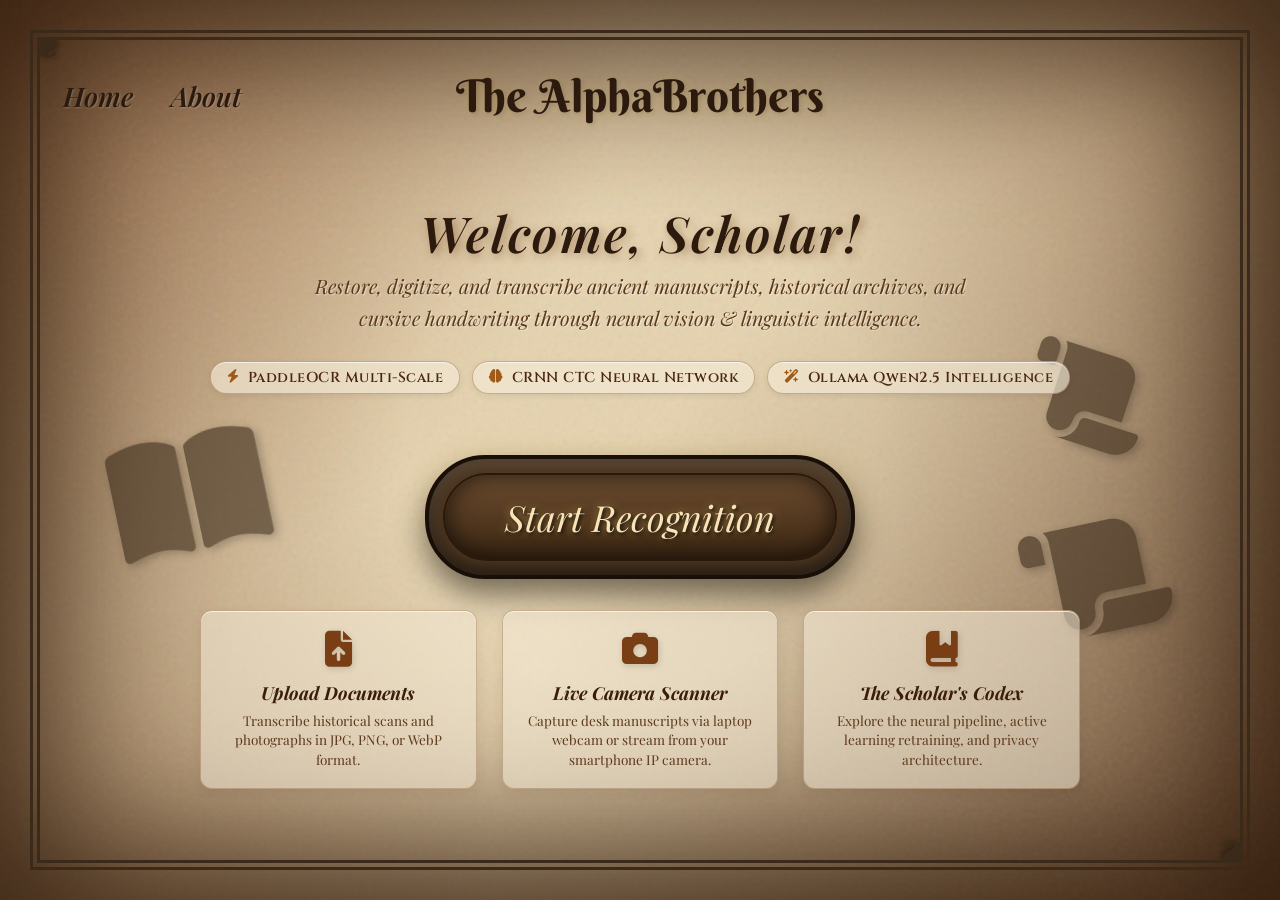
==== frontend/index.html @ 737d4012 "Initial commit: Old Document Digitizer multi-engine AI pipeline" ====
<!DOCTYPE html>
<html lang="en">

<head>
    <meta charset="UTF-8">
    <meta name="viewport" content="width=device-width, initial-scale=1.0">
    <title>The AlphaBros WebPage</title>

    <!-- Google Fonts -->
    <link rel="preconnect" href="https://fonts.googleapis.com">
    <link rel="preconnect" href="https://fonts.gstatic.com" crossorigin>

    <!-- Google Fonts: Berkshire Swash (Logo), Cinzel (Badges), Inter (Modern Readability), Merriweather (Book Serif), JetBrains Mono (Data/Code), Playfair Display (Headers) -->
    <link href="https://fonts.googleapis.com/css2?family=Berkshire+Swash&family=Cinzel:wght@600;700&family=Inter:wght@400;500;600;700&family=JetBrains+Mono:wght@400;500&family=Merriweather:ital,wght@0,300;0,400;0,700;1,300&family=Playfair+Display:ital,wght@0,600;1,600&display=swap" rel="stylesheet">

    <!-- FontAwesome Icons for Illustrations -->
    <link rel="stylesheet" href="https://cdnjs.cloudflare.com/ajax/libs/font-awesome/6.4.0/css/all.min.css">

    <link rel="stylesheet" href="style.css">
</head>

<body>

    <!-- PAGE 1: HOME -->
    <div id="page-1" class="page active">
        <!-- The ancient parchment background container -->
        <div class="parchment-canvas">
            <!-- Intense aging vignette overlay -->
            <div class="aging-vignette"></div>

            <!-- The ornamental border -->
            <div class="ornate-border">

                <!-- Navigation & Logo -->
                <header class="header">
                    <nav class="nav-links">
                        <a href="javascript:void(0)" class="nav-home active" onclick="navigate('1')">Home</a>
                        <a href="javascript:void(0)" class="nav-about" onclick="navigate('about')">About</a>
                    </nav>
                    <div class="logo">The AlphaBrothers</div>
                    <!-- Empty div for grid alignment -->
                    <div></div>
                </header>

                <!-- Main Content Area -->
                <main class="hero">

                    <!-- Left Side Illustration (Open Book) -->
                    <div class="side-illustration left-book">
                        <i class="fa-solid fa-book-open"></i>
                    </div>

                    <!-- Right Side Illustration (Scrolls) -->
                    <div class="side-illustration right-scrolls">
                        <i class="fa-solid fa-scroll scroll-top"></i>
                        <i class="fa-solid fa-scroll scroll-bottom"></i>
                    </div>

                    <!-- Center Content -->
                    <div class="center-content">
                        <h1 class="greeting">Welcome, Scholar!</h1>
                        
                        <p class="home-subtitle">Restore, digitize, and transcribe ancient manuscripts, historical archives, and cursive handwriting through neural vision & linguistic intelligence.</p>

                        <!-- System Status & Model Indicators -->
                        <div class="system-status-pills">
                            <div class="status-pill"><i class="fa-solid fa-bolt status-icon"></i> <span>PaddleOCR Multi-Scale</span></div>
                            <div class="status-pill"><i class="fa-solid fa-brain status-icon"></i> <span>CRNN CTC Neural Network</span></div>
                            <div class="status-pill"><i class="fa-solid fa-wand-magic-sparkles status-icon"></i> <span>Ollama Qwen2.5 Intelligence</span></div>
                        </div>

                        <!-- The massive ornate button -->
                        <button class="ornate-button" onclick="navigate('2')">
                            <div class="button-inner">
                                <span class="button-text">Start Recognition</span>
                                <div class="magical-glow"></div>
                            </div>
                        </button>

                        <!-- 3 Quick Start Feature Cards -->
                        <div class="home-feature-cards">
                            <div class="home-feature-card" onclick="navigate('2'); selectMethod('upload');">
                                <div class="feature-card-icon"><i class="fa-solid fa-file-arrow-up"></i></div>
                                <h3>Upload Documents</h3>
                                <p>Transcribe historical scans and photographs in JPG, PNG, or WebP format.</p>
                            </div>
                            <div class="home-feature-card" onclick="navigate('2'); selectMethod('camera');">
                                <div class="feature-card-icon"><i class="fa-solid fa-camera"></i></div>
                                <h3>Live Camera Scanner</h3>
                                <p>Capture desk manuscripts via laptop webcam or stream from your smartphone IP camera.</p>
                            </div>
                            <div class="home-feature-card" onclick="navigate('about')">
                                <div class="feature-card-icon"><i class="fa-solid fa-book-bookmark"></i></div>
                                <h3>The Scholar's Codex</h3>
                                <p>Explore the neural pipeline, active learning retraining, and privacy architecture.</p>
                            </div>
                        </div>
                    </div>

                </main>

            </div>
        </div>
    </div>

    <!-- PAGE ABOUT: THE SCHOLAR'S CODEX -->
    <div id="page-about" class="page" style="display: none;">
        <div class="wood-table">
            <button class="back-btn" onclick="navigate('1')">
                <i class="fa-solid fa-arrow-left-long"></i> Back
            </button>
            <button class="home-btn" onclick="navigate('1')">
                <i class="fa-solid fa-house"></i> Home
            </button>
            <div class="open-book">
                <div class="book-spine"></div>
                
                <h1 class="book-title" style="margin-bottom: 4px;">The Scholar's Chronicle</h1>
                <p class="codex-subtitle">Historical Document Preservation through Neural Intelligence</p>
                
                <div class="about-pages-container">
                    <!-- Left Page: Mission & How it Works -->
                    <div class="book-page about-col">
                        <h2 class="section-title"><i class="fa-solid fa-feather-pointed" style="color: #7b4416; margin-right: 8px;"></i>Our Mission</h2>
                        <p class="about-text">
                            Historical documents, personal journals, and ancient archives carry centuries of human wisdom. Yet, fading ink, paper decay, and complex cursive scripts make them nearly impossible for standard digital scanners to decipher.
                        </p>
                        <p class="about-text">
                            <strong>The AlphaBrothers Digitizer</strong> was crafted to resurrect these physical treasures. By pairing deep computer vision with local generative language models, it provides scholars, historians, and archivists with an intelligent, private transcription workstation.
                        </p>

                        <h2 class="section-title" style="margin-top: 15px;"><i class="fa-solid fa-network-wired" style="color: #7b4416; margin-right: 8px;"></i>The Multi-Engine Architecture</h2>
                        <div class="engine-steps">
                            <div class="engine-step">
                                <div class="step-num">I</div>
                                <div class="step-content">
                                    <strong>Adaptive Multi-Scale Vision</strong>
                                    <span>Analyzes images across multiple resolutions to segment faded ink strokes and fine handwriting contours accurately.</span>
                                </div>
                            </div>
                            <div class="engine-step">
                                <div class="step-num">II</div>
                                <div class="step-content">
                                    <strong>CRNN Sequence Recognition</strong>
                                    <span>A Convolutional Recurrent Neural Network trained with Connectionist Temporal Classification (CTC) decodes cursive character sequences.</span>
                                </div>
                            </div>
                            <div class="engine-step">
                                <div class="step-num">III</div>
                                <div class="step-content">
                                    <strong>Generative AI Reconstruction</strong>
                                    <span>Ollama (Qwen2.5 7B) performs deterministic linguistic repair, re-gluing broken words and fixing typographical errors while preserving proper nouns.</span>
                                </div>
                            </div>
                        </div>
                    </div>

                    <!-- Right Page: Features & Privacy & Tips -->
                    <div class="book-page about-col">
                        <h2 class="section-title"><i class="fa-solid fa-shield-halved" style="color: #7b4416; margin-right: 8px;"></i>100% Offline & Private</h2>
                        <p class="about-text">
                            Confidential manuscripts, legal records, and family heirlooms remain strictly protected. All OCR and LLM inferences execute <strong>locally on your machine</strong>—no images or transcriptions are ever transmitted to external cloud servers.
                        </p>

                        <h2 class="section-title" style="margin-top: 15px;"><i class="fa-solid fa-lightbulb" style="color: #7b4416; margin-right: 8px;"></i>Tips for Optimal Transcription</h2>
                        <ul class="tips-list">
                            <li><i class="fa-solid fa-sun tip-icon"></i> <span><strong>Diffuse Illumination:</strong> Position light from the sides to avoid glares and heavy paper shadows.</span></li>
                            <li><i class="fa-solid fa-expand tip-icon"></i> <span><strong>Flatten the Page:</strong> Minimize page curvature near the spine for the most accurate line segmentation.</span></li>
                            <li><i class="fa-solid fa-crop tip-icon"></i> <span><strong>Parallel Alignment:</strong> Orient your camera directly perpendicular to the page surface.</span></li>
                        </ul>

                        <h2 class="section-title" style="margin-top: 15px;"><i class="fa-solid fa-file-export" style="color: #7b4416; margin-right: 8px;"></i>Rich Export Formats</h2>
                        <p class="about-text">
                            Compare original OCR side-by-side with AI-corrected text. Download ready-to-use <strong>.TXT</strong> documents, structured <strong>.JSON</strong> datasets, or copy straight to your clipboard with one click.
                        </p>
                    </div>
                </div>
                
                <!-- Action Button (hanging off bottom) -->
                <div class="about-action-container">
                    <button class="ornate-button" onclick="navigate('2')">
                        <div class="button-inner" style="font-size: clamp(1rem, 2.5vh, 1.6rem); padding: 8px 35px;">
                            <span class="button-text">Start Recognition</span>
                        </div>
                    </button>
                </div>
            </div>
        </div>
    </div>

    <!-- PAGE 2: CHOOSE METHOD -->
    <div id="page-2" class="page" style="display: none;">
        <div class="wood-table">
            <button class="back-btn" onclick="navigate('1')">
                <i class="fa-solid fa-arrow-left-long"></i> Back
            </button>
            <button class="home-btn" onclick="navigate('1')">
                <i class="fa-solid fa-house"></i> Home
            </button>
            <div class="open-book">
                <div class="book-spine"></div>
                
                <h1 class="book-title">Choose Recognition Method</h1>
                
                <div class="cards-layout">
                    <!-- Card 1: Upload -->
                    <div class="choice-card" onclick="selectMethod('upload')">
                        <h2>Upload from Device</h2>
                        <i class="fa-solid fa-file-image card-icon"></i>
                        <div class="card-footer">
                            <p>Upload a clear image of historical manuscripts for instant transcription.</p>
                            <div class="file-formats">
                                <div class="format-item">
                                    <i class="fa-regular fa-image"></i>
                                    <span>JPG</span>
                                </div>
                                <div class="format-item">
                                    <i class="fa-regular fa-image"></i>
                                    <span>PNG</span>
                                </div>
                            </div>
                        </div>
                    </div>
                    
                    <!-- Card 2: Camera -->
                    <div class="choice-card" onclick="selectMethod('camera')">
                        <h2>Capture using Camera</h2>
                        <i class="fa-solid fa-camera-retro card-icon"></i>
                        <div class="card-footer">
                            <p>Connect your laptop webcam or a mobile IP camera for live extraction.</p>
                        </div>
                    </div>
                </div>

                <!-- Select Button -->
                <div class="select-btn-container">
                    <button id="btn-select-method" class="ornate-button" disabled onclick="confirmMethod()">
                        <div class="button-inner" style="font-size: clamp(1rem, 3vh, 2rem); padding: 10px 40px;">
                            <span class="button-text">Proceed to Scanner</span>
                        </div>
                    </button>
                </div>
            </div>
        </div>
    </div>

    <!-- PAGE 3A: UPLOAD FROM DEVICE -->
    <div id="page-3a" class="page" style="display: none;">
        <div class="wood-table">
            <button class="back-btn" onclick="navigate('2')">
                <i class="fa-solid fa-arrow-left-long"></i> Back
            </button>
            <button class="home-btn" onclick="navigate('1')">
                <i class="fa-solid fa-house"></i> Home
            </button>
            <div class="open-book">
                <div class="book-spine"></div>
                
                <h1 class="book-title">Upload from Device</h1>
                
                <div class="upload-layout">
                    <!-- Left side: Dropzone -->
                    <div class="upload-dropzone" onclick="document.getElementById('file-upload').click()">
                        <input type="file" id="file-upload" accept=".jpg,.jpeg,.png" style="display:none;" onchange="handleImageUpload(event)">
                        <div class="dropzone-inner">
                            <div class="dropzone-text">
                                <span>Drag & Drop</span>
                                <span class="small-text">or</span>
                                <span>Browse File</span>
                            </div>
                            <i class="fa-solid fa-file-arrow-up dropzone-icon"></i>
                        </div>
                    </div>
                    
                    <!-- Right side: Info and Preview -->
                    <div class="upload-sidebar">
                        <div class="supported-formats-section">
                            <h3>Supported Formats</h3>
                            <div class="file-formats">
                                <div class="format-item">
                                    <i class="fa-solid fa-file-image"></i>
                                    <span>JPG</span>
                                </div>
                                <div class="format-item">
                                    <i class="fa-solid fa-file-image"></i>
                                    <span>PNG</span>
                                </div>
                                <div class="format-item">
                                    <i class="fa-solid fa-file-image"></i>
                                    <span>JPEG</span>
                                </div>
                            </div>
                        </div>
                        
                        <!-- Engine Mode Selector cleanly placed inside sidebar -->
                        <div class="mode-selector-container">
                            <span class="mode-label"><i class="fa-solid fa-sliders"></i> Engine Mode:</span>
                            <div class="mode-toggle-group">
                                <button type="button" class="mode-btn active" id="mode-btn-ai" onclick="setProcessingMode('ai')">
                                    <i class="fa-solid fa-wand-magic-sparkles"></i> <span>AI Refine</span> <span class="mode-chip">Smart</span>
                                </button>
                                <button type="button" class="mode-btn" id="mode-btn-fast" onclick="setProcessingMode('fast')">
                                    <i class="fa-solid fa-bolt"></i> <span>Fast Direct</span> <span class="mode-chip">~2s</span>
                                </button>
                            </div>
                        </div>
                        
                        <div class="preview-container">
                            <div class="preview-inner">
                                <span id="preview-text">Preview<br>Image</span>
                                <img id="image-preview" src="" alt="Preview" style="display:none;">
                            </div>
                        </div>
                    </div>
                </div>

                <!-- Extract Button (hanging off bottom with ample clearance) -->
                <button id="btn-extract" class="ornate-button extract-btn" disabled onclick="startExtraction('upload')">
                    <div class="button-inner" style="font-size: clamp(1rem, 3vh, 2rem); padding: 10px 40px;">
                        <span class="button-text">Extract Text</span>
                    </div>
                </button>
            </div>
        </div>
    </div>

    <!-- PAGE 3B: CHOOSE CAMERA TYPE -->
    <div id="page-3b" class="page" style="display: none;">
        <div class="wood-table">
            <button class="back-btn" onclick="navigate('2')" style="top: clamp(15px, 3vh, 30px); left: clamp(15px, 3vh, 30px); color: #e6d3af;">
                <i class="fa-solid fa-arrow-left-long"></i> Back
            </button>
            <button class="home-btn" onclick="navigate('1')" style="top: clamp(15px, 3vh, 30px); right: clamp(15px, 3vh, 30px); color: #e6d3af;">
                <i class="fa-solid fa-house"></i> Home
            </button>
            
            <div class="wooden-boxes-container">
                
                <!-- Box 1: Laptop -->
                <div class="wooden-box">
                    <div class="brass-corner bottom-left"></div>
                    <div class="brass-corner bottom-right"></div>
                    
                    <div class="box-inner-parchment">
                        <h2>Laptop Camera</h2>
                        
                        <span class="fa-stack fa-2x custom-icon-stack">
                            <i class="fa-solid fa-laptop fa-stack-2x"></i>
                            <i class="fa-solid fa-camera fa-stack-1x fa-inverse inner-icon"></i>
                        </span>
                        
                        <button class="ornate-button box-select-btn" onclick="selectCameraType('laptop')">
                            <div class="button-inner">
                                <span class="button-text">Select</span>
                            </div>
                        </button>
                    </div>
                </div>

                <!-- Box 2: Mobile IP -->
                <div class="wooden-box">
                    <div class="brass-corner bottom-left"></div>
                    <div class="brass-corner bottom-right"></div>
                    
                    <div class="box-inner-parchment">
                        <h2>Mobile IP Camera</h2>
                        
                        <span class="fa-stack fa-2x custom-icon-stack">
                            <i class="fa-solid fa-mobile-screen fa-stack-2x"></i>
                            <i class="fa-solid fa-wifi fa-stack-1x fa-inverse inner-icon wifi-icon"></i>
                        </span>
                        
                        <button class="ornate-button box-select-btn" onclick="selectCameraType('mobile')">
                            <div class="button-inner">
                                <span class="button-text">Select</span>
                            </div>
                        </button>
                    </div>
                </div>
                
            </div>
        </div>
    </div>

    <!-- PAGE 4A: LAPTOP CAMERA SCANNER -->
    <div id="page-4a" class="page" style="display: none;">
        <div class="wood-table">
            <div class="open-book">
                <button class="back-btn" onclick="navigate('3b')">
                    <i class="fa-solid fa-arrow-left-long"></i> Back
                </button>
                <button class="home-btn" onclick="navigate('1')">
                    <i class="fa-solid fa-house"></i> Home
                </button>
                <div class="book-spine"></div>
                
                <div class="camera-viewport-container">
                    <div class="ornate-brass-frame">
                        <video id="laptop-camera-feed" autoplay playsinline></video>
                        <canvas id="laptop-camera-canvas" style="display:none;"></canvas>
                    </div>
                </div>
                
                <!-- Action Buttons (hanging off bottom) -->
                <div class="scanner-actions">
                    <button id="btn-capture-laptop" class="ornate-button extract-btn" onclick="captureLaptopImage()">
                        <div class="button-inner" style="font-size: clamp(1rem, 3vh, 2rem); padding: 10px 30px;">
                            <span class="button-text">Capture</span>
                        </div>
                    </button>
                    <button id="btn-extract-laptop" class="ornate-button extract-btn" disabled onclick="startExtraction('laptop')">
                        <div class="button-inner" style="font-size: clamp(1rem, 3vh, 2rem); padding: 10px 30px;">
                            <span class="button-text">Extract Text</span>
                        </div>
                    </button>
                </div>
            </div>
        </div>
    </div>

    <!-- PAGE 4B: MOBILE IP CAMERA SETUP -->
    <div id="page-4b" class="page" style="display: none;">
        <div class="wood-table">
            <button class="back-btn" onclick="navigate('3b')" style="top: clamp(15px, 3vh, 30px); left: clamp(15px, 3vh, 30px); color: #e6d3af;">
                <i class="fa-solid fa-arrow-left-long"></i> Back
            </button>
            <button class="home-btn" onclick="navigate('1')" style="top: clamp(15px, 3vh, 30px); right: clamp(15px, 3vh, 30px); color: #e6d3af;">
                <i class="fa-solid fa-house"></i> Home
            </button>
            
            <div class="horizontal-scroll-container">
                <!-- Left curl of the scroll -->
                <div class="scroll-curl left-curl"></div>
                
                <!-- Main parchment area of the scroll -->
                <div class="scroll-parchment">
                    <h1 class="instructions-title">Instructions</h1>
                    
                    <div class="instructions-layout">
                        <ol class="instructions-list">
                            <li>Download IP Webcam App</li>
                            <li>Connect Phone and Laptop to Same WiFi</li>
                            <li>Start Server</li>
                            <li>Copy IP Address</li>
                        </ol>
                        <i class="fa-solid fa-tower-broadcast antenna-icon"></i>
                    </div>
                    
                    <div class="ip-input-container">
                        <div class="ip-input-wrapper">
                            <span class="ip-prefix">http://</span>
                            <input type="text" id="ip-camera-url" class="ip-input" placeholder="192.168.x.x:8080">
                            <span class="ip-suffix">/video</span>
                        </div>
                    </div>
                    
                    <!-- Connect Button (hanging off bottom) -->
                    <button class="ornate-button extract-btn" onclick="connectMobileCamera()">
                        <div class="button-inner" style="font-size: clamp(1rem, 3vh, 2rem); padding: 10px 40px;">
                            <span class="button-text">Connect Camera</span>
                        </div>
                    </button>
                </div>
                
                <!-- Right curl of the scroll -->
                <div class="scroll-curl right-curl"></div>
            </div>
        </div>
    </div>

    <!-- PAGE 4C: MOBILE IP CAMERA VIEWER -->
    <div id="page-4c" class="page" style="display: none;">
        <div class="wood-table">
            <div class="open-book">
                <button class="back-btn" onclick="disconnectMobileCamera()">
                    <i class="fa-solid fa-arrow-left-long"></i> Back
                </button>
                <button class="home-btn" onclick="disconnectMobileCamera(); navigate('1')">
                    <i class="fa-solid fa-house"></i> Home
                </button>
                <div class="book-spine"></div>
                
                <div class="camera-viewport-container" style="display: flex; flex-direction: column; align-items: center; justify-content: center; flex: 1; z-index: 5;">
                    <h2 class="section-title" style="margin-bottom: 20px;">Live Mobile Feed</h2>
                    <div class="ornate-brass-frame">
                        <img id="mobile-video-preview" alt="Connecting..." style="width: 100%; height: 100%; object-fit: cover; display: block; background: #000;">
                    </div>
                </div>
                
                <!-- Action Buttons (hanging off bottom) -->
                <div class="scanner-actions">
                    <button class="ornate-button extract-btn" onclick="startExtraction('mobile')">
                        <div class="button-inner" style="font-size: clamp(1rem, 3vh, 2rem); padding: 10px 30px;">
                            <i class="fa-solid fa-wand-magic-sparkles" style="margin-right: 10px;"></i>
                            <span class="button-text">Extract Text</span>
                        </div>
                    </button>
                </div>
            </div>
        </div>
    </div>

    <!-- PAGE 5: LOADING / PROCESSING -->
    <div id="page-5" class="page" style="display: none;">
        <div class="wood-table">
            <div class="closed-book-container">
                <div class="closed-book">
                    <div class="book-cover">
                        <div class="magic-emblem">
                            <i class="fa-solid fa-feather-pointed magic-icon"></i>
                            <div class="magic-text">Reading Text...</div>
                        </div>
                    </div>
                    <div class="book-pages-edge"></div>
                </div>
                
                <div class="progress-bar-container">
                    <div class="gear left-gear"><i class="fa-solid fa-gear"></i></div>
                    <div class="progress-track">
                        <div class="progress-fill" id="loading-progress"></div>
                        <div class="progress-nodes">
                            <div class="node active"></div>
                            <div class="node"></div>
                            <div class="node"></div>
                            <div class="node"></div>
                            <div class="node"></div>
                        </div>
                    </div>
                    <div class="gear right-gear"><i class="fa-solid fa-gear"></i></div>
                </div>
                
                <div style="text-align: center; margin-top: 30px;">
                    <button class="ornate-button cancel-btn" onclick="cancelExtraction()" style="background: linear-gradient(135deg, #8b2a2a, #5a1a1a);">
                        <div class="button-inner" style="padding: 10px 30px;">
                            <i class="fa-solid fa-xmark" style="margin-right: 10px;"></i>
                            <span class="button-text">Cancel Processing</span>
                        </div>
                    </button>
                </div>
                
                <div class="loading-status" id="loading-status-text">
                    Initializing...
                </div>
            </div>
        </div>
    </div>

    <!-- PAGE 6: RESULTS -->
    <div id="page-6" class="page" style="display: none;">
        <div class="wood-table">
            <button class="back-btn" onclick="resetApp()" style="top: clamp(15px, 3vh, 30px); left: clamp(15px, 3vh, 30px); z-index: 20;">
                <i class="fa-solid fa-arrow-left-long"></i> Back
            </button>
            <button class="home-btn" onclick="navigate('1')" style="top: clamp(15px, 3vh, 30px); right: clamp(15px, 3vh, 30px); color: #e6d3af; z-index: 20;">
                <i class="fa-solid fa-house"></i> Home
            </button>
            <div class="open-book results-book">
                <div class="book-spine"></div>
                <!-- Wrapper to force horizontal two-page layout -->
                <div class="results-pages-wrapper">
                    <!-- Left Page: Raw OCR -->
                    <div class="book-page result-book-page">
                        <h2 class="section-title">Original OCR Output</h2>
                        <p class="section-desc">(Text from PaddleOCR)</p>
                        <div class="result-text-container">
                            <p id="raw-ocr-text" class="result-text">Waiting for text...</p>
                        </div>
                        <p class="disclaimer"><i class="fa-solid fa-triangle-exclamation"></i> <strong>Caution:</strong> This text is directly extracted from the uploaded image. Some recognition errors may occur depending on image quality.</p>
                    </div>
                    <!-- Right Page: LLM Corrected -->
                    <div class="book-page result-book-page">
                        <h2 class="section-title">AI Corrected Output</h2>
                        <p class="section-desc">(Text corrected by Ollama)</p>
                        <div class="result-text-container">
                            <p id="corrected-ocr-text" class="result-text">Waiting for text...</p>
                        </div>
                        <p class="disclaimer"><i class="fa-solid fa-triangle-exclamation"></i> <strong>Caution:</strong> This version has been corrected using an AI Language Model. Although highly accurate, AI may occasionally introduce mistakes. Please verify important information with the original text.</p>
                    </div>
                </div>
                
                <!-- Action Buttons (hanging off bottom with proper clearance) -->
                <div class="result-actions">
                    <button class="result-action-btn btn-download-txt" onclick="downloadResult('txt')">
                        <i class="fa-solid fa-file-lines"></i>
                        <span>Download TXT</span>
                    </button>
                    <button class="result-action-btn btn-download-json" onclick="downloadResult('json')">
                        <i class="fa-solid fa-file-code"></i>
                        <span>Download JSON</span>
                    </button>
                    <button class="result-action-btn btn-copy" onclick="copyResult()">
                        <i class="fa-solid fa-copy"></i>
                        <span>Copy Text</span>
                    </button>
                    <button class="result-action-btn btn-new-doc" onclick="resetApp()">
                        <i class="fa-solid fa-rotate-right"></i>
                        <span>New Document</span>
                    </button>
                </div>
            </div>
        </div>
    </div>

    <!-- Link the frontend logic script -->
    <script src="app.js"></script>
</body>
</html>
---- frontend/style.css ----
/* =========================================
   THE SCRIBE'S INTERFACE: PAGE 1 (HOME)
   ========================================= */

:root {
    --text-ink: #2b1a0d;
    --parchment-base: #e6d3af;
    --parchment-dark: #b89768;
    --border-color: #3b2a1a;
    --button-frame: #4a3520;
    --button-inner: #6e4e30;
    --gold-highlight: #f8e4b8;
    --magical-glow: #ffdf73;
}

* {
    margin: 0;
    padding: 0;
    box-sizing: border-box;
    user-select: none;
    -webkit-user-select: none;
    cursor: default;
}

/* Re-enable text selection only inside actual input fields */
input, textarea, [contenteditable] {
    user-select: text;
    -webkit-user-select: text;
    cursor: text;
}

button, button * {
    cursor: pointer;
}

html, body {
    background-color: var(--parchment-base);
    color: var(--text-ink);
    height: 100vh;
    width: 100vw;
    display: flex;
    flex-direction: column;
    overflow: hidden !important;
    
    /* Hide scrollbar for IE, Edge and Firefox */
    -ms-overflow-style: none;  
    scrollbar-width: none;  
}

/* Hide scrollbar for Chrome, Safari and Opera */
body::-webkit-scrollbar {
    display: none;
}

/* =========================================
   SPA TRANSITIONS
   ========================================= */
.page {
    width: 100%;
    min-height: 100vh;
    display: flex;
    flex-direction: column;
    transition: opacity 0.3s ease;
    opacity: 0;
}

.page.active {
    opacity: 1;
}

/* =========================================
   PARCHMENT CANVAS & EXTREME AGING
   ========================================= */
.parchment-canvas {
    position: relative;
    width: 100%;
    min-height: 100vh;
    flex: 1;
    background-color: var(--parchment-base);
    background-image: 
        radial-gradient(circle at center, transparent 30%, rgba(100, 50, 10, 0.6) 110%),
        radial-gradient(circle at top left, rgba(139, 69, 19, 0.4) 0%, transparent 40%),
        radial-gradient(circle at bottom right, rgba(80, 40, 10, 0.5) 0%, transparent 50%);
    background-blend-mode: multiply;
    display: flex;
    flex-direction: column;
    padding: 30px;
    box-sizing: border-box;
}

/* Procedural Noise Texture for Paper Grain */
.parchment-canvas::before {
    content: '';
    position: absolute;
    top: 0; left: 0; right: 0; bottom: 0;
    background-image: url('data:image/svg+xml;utf8,<svg viewBox="0 0 200 200" xmlns="http://www.w3.org/2000/svg"><filter id="noiseFilter"><feTurbulence type="fractalNoise" baseFrequency="0.9" numOctaves="4" stitchTiles="stitch"/></filter><rect width="100%" height="100%" filter="url(%23noiseFilter)" opacity="0.12"/></svg>');
    pointer-events: none;
    z-index: 1;
}

/* Intense vignette for the extreme old look */
.aging-vignette {
    position: absolute;
    top: 0; left: 0; right: 0; bottom: 0;
    box-shadow: inset 0 0 150px 50px rgba(40, 20, 5, 0.8);
    pointer-events: none;
    z-index: 2;
}

/* =========================================
   ORNAMENTAL BORDER
   ========================================= */
.ornate-border {
    position: relative;
    width: 100%;
    flex: 1;
    border: 10px double var(--border-color);
    padding: clamp(15px, 2.5vh, 30px);
    z-index: 3;
    display: flex;
    flex-direction: column;
    box-sizing: border-box;
    overflow-y: auto;
    scrollbar-width: thin;
    scrollbar-color: #8b5a2b rgba(0, 0, 0, 0.1);
}

.ornate-border::-webkit-scrollbar {
    width: 6px;
}

.ornate-border::-webkit-scrollbar-thumb {
    background: #8b5a2b;
    border-radius: 4px;
}

/* Leaf/Vine Corner Accents (approximated with CSS) */
.ornate-border::before, .ornate-border::after {
    content: '❦'; /* Floral dingbat */
    position: absolute;
    color: var(--border-color);
    font-size: 3rem;
    line-height: 1;
    text-shadow: 2px 2px 5px rgba(0,0,0,0.3);
}
.ornate-border::before { top: -22px; left: -14px; }
.ornate-border::after { bottom: -22px; right: -14px; transform: rotate(180deg); }


/* =========================================
   HEADER & NAVIGATION
   ========================================= */
.header {
    display: grid;
    grid-template-columns: 1fr auto 1fr;
    align-items: center;
    width: 100%;
    margin-bottom: clamp(1rem, 3vh, 2rem);
    padding-top: 5px;
}

.nav-links {
    display: flex;
    gap: clamp(15px, 3vw, 40px);
    justify-content: flex-start;
    z-index: 10;
}

.nav-links a {
    text-decoration: none;
    color: var(--text-ink);
    font-family: 'Playfair Display', serif;
    font-style: italic;
    font-size: clamp(1.2rem, 3vh, 2rem);
    font-weight: 600;
    transition: all 0.3s ease;
    text-shadow: 1px 1px 2px rgba(255,255,255,0.2);
}

.nav-links a:hover {
    color: #5a3818;
    text-shadow: 0 0 10px var(--magical-glow);
}

.logo {
    font-family: 'Berkshire Swash', cursive;
    font-size: clamp(2rem, 5vh, 3.5rem);
    color: var(--text-ink);
    text-align: center;
    text-shadow: 2px 2px 4px rgba(0,0,0,0.1), 0 0 15px rgba(212, 175, 55, 0.2);
}


/* =========================================
   NAVIGATION BUTTONS (BACK & HOME)
   ========================================= */
.back-btn, .home-btn {
    position: absolute;
    background: none;
    border: none;
    color: #e6d3af;
    font-family: 'Playfair Display', serif;
    font-size: clamp(1.2rem, 3vh, 1.8rem);
    cursor: pointer;
    z-index: 20;
    text-shadow: 2px 2px 4px rgba(0,0,0,0.8);
    transition: transform 0.3s, color 0.3s;
}
.back-btn {
    top: clamp(15px, 3vh, 30px);
    left: clamp(15px, 3vh, 30px);
}
.home-btn {
    top: clamp(15px, 3vh, 30px);
    right: clamp(15px, 3vh, 30px);
}
.back-btn:hover, .home-btn:hover {
    color: #fff;
    transform: scale(1.1);
}

/* =========================================
   HERO SECTION
   ========================================= */
.hero {
    flex: 1;
    display: flex;
    justify-content: center;
    align-items: center;
    position: relative;
    padding: 20px 0;
}

.center-content {
    display: flex;
    flex-direction: column;
    align-items: center;
    gap: clamp(8px, 1.8vh, 16px);
    z-index: 10;
    max-width: 95%;
    width: 100%;
}

.greeting {
    font-family: 'Playfair Display', serif;
    font-style: italic;
    font-size: clamp(2rem, 5.5vh, 4.2rem);
    font-weight: 600;
    color: var(--text-ink);
    letter-spacing: 2px;
    text-shadow: 3px 3px 10px rgba(100, 50, 10, 0.4);
    margin-bottom: 0;
    text-align: center;
}

.feather-icon-group {
    display: flex;
    flex-direction: column;
    align-items: center;
    gap: clamp(5px, 2vh, 10px);
    margin-bottom: clamp(10px, 3vh, 20px);
}

.feather-icon-group i {
    font-size: clamp(2.5rem, 7vh, 5.5rem);
    color: var(--border-color);
    text-shadow: 3px 3px 6px rgba(0,0,0,0.3);
}

.sub-heading {
    font-family: 'Cinzel', serif;
    font-size: clamp(1rem, 3vh, 2rem);
    letter-spacing: 5px;
    color: var(--text-ink);
    text-shadow: 1px 1px 2px rgba(255,255,255,0.3);
}

/* =========================================
   ORNATE GLOWING BUTTON
   ========================================= */
.ornate-button {
    background: var(--button-frame);
    padding: clamp(8px, 2vh, 14px);
    border-radius: 60px;
    border: 4px solid #1a0f07;
    box-shadow: 
        0 15px 30px rgba(0,0,0,0.5),
        inset 0 5px 15px rgba(255,255,255,0.15),
        inset 0 -5px 15px rgba(0,0,0,0.7),
        0 0 30px rgba(255, 223, 115, 0.2);
    cursor: pointer;
    transition: all 0.3s ease;
    margin-top: clamp(15px, 4vh, 30px);
    position: relative;
    overflow: hidden;
}

/* Magical Pulsing Glow Animation */
@keyframes pulseGlow {
    0% { box-shadow: 0 15px 30px rgba(0,0,0,0.5), 0 0 30px rgba(255, 223, 115, 0.2); }
    50% { box-shadow: 0 15px 30px rgba(0,0,0,0.5), 0 0 60px rgba(255, 223, 115, 0.6); }
    100% { box-shadow: 0 15px 30px rgba(0,0,0,0.5), 0 0 30px rgba(255, 223, 115, 0.2); }
}

.ornate-button {
    animation: pulseGlow 3s infinite alternate;
}

.ornate-button:hover {
    transform: translateY(-3px) scale(1.03);
    animation: none;
    box-shadow: 
        0 25px 40px rgba(0,0,0,0.6),
        0 0 80px rgba(255, 223, 115, 0.8),
        inset 0 5px 15px rgba(255,255,255,0.3),
        inset 0 -5px 15px rgba(0,0,0,0.7);
}

.ornate-button:active {
    transform: translateY(2px);
    box-shadow: 0 5px 15px rgba(0,0,0,0.6), 0 0 40px rgba(255, 223, 115, 0.5);
}

.button-inner {
    position: relative;
    background: linear-gradient(180deg, var(--button-inner) 0%, #3a2512 100%);
    padding: clamp(10px, 2.5vh, 18px) clamp(30px, 8vw, 60px);
    border-radius: 50px;
    font-family: 'Playfair Display', serif;
    font-style: italic;
    font-size: clamp(1.5rem, 4vh, 2.5rem);
    color: var(--gold-highlight);
    border: 2px solid #2a180b;
    text-shadow: 2px 2px 4px rgba(0,0,0,0.9), 0 0 10px rgba(255,223,115,0.5);
    box-shadow: inset 0 0 25px rgba(0,0,0,0.7);
    overflow: hidden;
}

/* Sweeping light effect across the button */
.magical-glow {
    position: absolute;
    top: 0; left: -100%;
    width: 50%; height: 100%;
    background: linear-gradient(to right, rgba(255,255,255,0) 0%, rgba(255, 223, 115, 0.4) 50%, rgba(255,255,255,0) 100%);
    transform: skewX(-20deg);
    animation: sweep 4s infinite;
    pointer-events: none;
}

@keyframes sweep {
    0% { left: -100%; }
    20% { left: 200%; }
    100% { left: 200%; }
}

/* =========================================
   SIDE ILLUSTRATIONS
   ========================================= */
.side-illustration {
    position: absolute;
    color: var(--border-color);
    opacity: 0.6;
    filter: drop-shadow(3px 3px 5px rgba(0,0,0,0.4));
    transition: opacity 0.5s ease;
}

.side-illustration:hover {
    opacity: 0.8;
}

.left-book {
    left: 50px;
    top: 50%;
    transform: translateY(-50%) rotate(-12deg);
}

.left-book i {
    font-size: clamp(5rem, 15vh, 10rem);
}

.right-scrolls {
    right: 50px;
    top: 50%;
    transform: translateY(-50%);
    display: flex;
    flex-direction: column;
    gap: clamp(30px, 8vh, 60px);
}

.scroll-top {
    font-size: clamp(4rem, 12vh, 7rem);
    transform: rotate(18deg);
}

.scroll-bottom {
    font-size: clamp(5rem, 14vh, 9rem);
    transform: rotate(-12deg);
}

/* Responsive Hide for illustrations */
@media (max-width: 1200px) {
    .side-illustration {
        display: none;
    }
    
    .greeting {
        font-size: 5rem;
    }
}

@media (max-width: 768px) {
    .greeting {
        font-size: 3.5rem;
    }
    .logo {
        font-size: 3rem;
    }
    .nav-links {
        position: static;
        justify-content: center;
        width: 100%;
        margin-bottom: 20px;
    }
    .header {
        flex-direction: column;
        align-items: center;
    }
}

/* =========================================
   PAGE 2: CHOOSE METHOD (WOOD TABLE)
   ========================================= */
.wood-table {
    width: 100vw;
    height: 100vh;
    background: 
        linear-gradient(rgba(0,0,0,0.5), rgba(0,0,0,0.5)),
        repeating-linear-gradient(90deg, #422814 0px, #422814 50px, #3b2310 50px, #3b2310 52px, #351f0d 52px, #351f0d 100px);
    box-shadow: inset 0 0 100px rgba(0,0,0,0.8);
    display: flex;
    justify-content: center;
    align-items: center;
    padding: 40px;
    position: relative;
    overflow-y: auto; /* Allow scrolling inside the wood table if the book is tall */
    -ms-overflow-style: none;  
    scrollbar-width: none;
}
.wood-table::-webkit-scrollbar {
    display: none;
}

.wood-table::before {
    content: "";
    position: absolute;
    top: 20px; left: 20px; right: 20px; bottom: 20px;
    border: 6px double rgba(0,0,0,0.4);
    pointer-events: none;
}

.open-book {
    background: var(--parchment-base);
    border-radius: 10px;
    width: 90vw;
    height: 90vh;
    box-shadow: 
        -10px 15px 30px rgba(0,0,0,0.7), 
        10px 15px 30px rgba(0,0,0,0.7),
        0 0 0 clamp(5px, 1.5vh, 15px) #3a1c07, 
        inset 0 0 20px rgba(139, 69, 19, 0.4);
    position: relative;
    padding: clamp(15px, 3vh, 30px);
    padding-bottom: clamp(70px, 10vh, 95px);
    display: flex;
    flex-direction: column;
    align-items: center;
    overflow: hidden;
}

.book-spine {
    position: absolute;
    top: 0;
    bottom: 0;
    left: 50%;
    width: 60px;
    transform: translateX(-50%);
    background: linear-gradient(90deg, 
        rgba(0,0,0,0) 0%, 
        rgba(0,0,0,0.1) 20%, 
        rgba(100,50,10,0.3) 40%, 
        rgba(0,0,0,0.5) 50%, 
        rgba(100,50,10,0.3) 60%, 
        rgba(0,0,0,0.1) 80%, 
        rgba(0,0,0,0) 100%);
    pointer-events: none;
    z-index: 1;
}

.book-title {
    font-family: "Playfair Display", serif;
    font-style: italic;
    font-size: clamp(2rem, 6vh, 4rem);
    color: var(--text-ink);
    margin-bottom: clamp(20px, 5vh, 50px);
    text-align: center;
    z-index: 2;
    text-shadow: 1px 1px 3px rgba(0,0,0,0.2);
}

.cards-layout {
    display: grid;
    grid-template-columns: 1fr 1fr;
    gap: clamp(30px, 8vw, 100px);
    width: 100%;
    flex: 1;
    z-index: 2;
}

.choice-card {
    background: rgba(255,255,255,0.4);
    border: 3px solid #b89768;
    border-radius: 15px;
    padding: clamp(15px, 3vh, 30px);
    display: flex;
    flex-direction: column;
    align-items: center;
    justify-content: space-between;
    box-shadow: inset 0 0 20px rgba(100,50,10,0.1), 5px 5px 15px rgba(0,0,0,0.1);
    transition: all 0.3s ease;
    cursor: pointer;
}

.choice-card:hover {
    background: rgba(255,255,255,0.7);
    transform: translateY(-5px);
    box-shadow: inset 0 0 20px rgba(100,50,10,0.1), 10px 10px 25px rgba(0,0,0,0.2);
    border-color: #8b4513;
}

.choice-card.selected {
    border: 4px solid var(--text-ink);
    background: rgba(255, 235, 205, 0.8);
    box-shadow: inset 0 0 20px rgba(100,50,10,0.2), 0 0 30px rgba(255, 223, 115, 0.4);
}

.choice-card h2 {
    font-family: "Playfair Display", serif;
    font-style: italic;
    font-size: clamp(1.5rem, 4vh, 2.5rem);
    color: var(--text-ink);
    margin-bottom: clamp(10px, 3vh, 30px);
    text-align: center;
}

.card-icon {
    font-size: clamp(4rem, 12vh, 10rem);
    color: #6a4020;
    margin-bottom: clamp(15px, 3vh, 30px);
    filter: drop-shadow(5px 5px 10px rgba(0,0,0,0.3));
}

.card-footer {
    background: rgba(200, 170, 130, 0.4);
    border-radius: 10px;
    padding: clamp(10px, 2vh, 20px);
    width: 100%;
    text-align: center;
    font-size: clamp(0.9rem, 2vh, 1.2rem);
    color: var(--text-ink);
    min-height: clamp(80px, 12vh, 120px);
    display: flex;
    flex-direction: column;
    justify-content: center;
    border: 1px solid rgba(139, 69, 19, 0.2);
}

.file-formats {
    display: flex;
    justify-content: center;
    gap: 20px;
    margin-top: 15px;
}

.format-item {
    display: flex;
    flex-direction: column;
    align-items: center;
    gap: 5px;
}

.file-formats i {
    font-size: clamp(1.8rem, 4vh, 3rem);
    color: #4a3520;
}

.file-formats span {
    font-family: "Cinzel", serif;
    font-size: clamp(0.7rem, 1.5vh, 1rem);
    font-weight: bold;
    color: var(--text-ink);
}

.radio-group {
    align-items: flex-start;
    padding-left: 40px;
    gap: 15px;
}

.custom-radio {
    display: block;
    position: relative;
    padding-left: clamp(30px, 4vw, 45px);
    cursor: pointer;
    font-family: "Playfair Display", serif;
    font-style: italic;
    font-size: clamp(1.2rem, 3vh, 1.8rem);
    user-select: none;
}

.custom-radio input {
    position: absolute;
    opacity: 0;
    cursor: pointer;
}

.radio-mark {
    position: absolute;
    top: 50%;
    left: 0;
    transform: translateY(-50%);
    height: 30px;
    width: 30px;
    background-color: transparent;
    border: 3px solid var(--text-ink);
    border-radius: 50%;
    box-shadow: inset 2px 2px 5px rgba(0,0,0,0.3);
}

.custom-radio:hover input ~ .radio-mark {
    background-color: rgba(139, 69, 19, 0.2);
}

.custom-radio input:checked ~ .radio-mark {
    background-color: var(--parchment-base);
}

.radio-mark:after {
    content: "";
    position: absolute;
    display: none;
}

.custom-radio input:checked ~ .radio-mark:after {
    display: block;
}

.custom-radio .radio-mark:after {
    top: 50%;
    left: 50%;
    transform: translate(-50%, -50%);
    width: 16px;
    height: 16px;
    border-radius: 50%;
    background: var(--text-ink);
    box-shadow: 1px 1px 3px rgba(0,0,0,0.5);
}

.select-btn-container {
    margin-top: auto;
    padding-top: clamp(15px, 3vh, 30px);
    z-index: 5;
}


/* =========================================
   PAGE 3A: UPLOAD INTERFACE
   ========================================= */
.upload-layout {
    display: flex;
    width: 100%;
    flex: 1;
    gap: clamp(20px, 4vw, 50px);
    z-index: 2;
}

.upload-dropzone {
    flex: 1.5;
    background: rgba(230, 211, 175, 0.5);
    border: clamp(4px, 1vh, 8px) solid #5a3e26;
    border-radius: 5px;
    padding: clamp(10px, 2vh, 15px);
    box-shadow: 
        inset 0 0 20px rgba(0,0,0,0.5),
        5px 5px 15px rgba(0,0,0,0.3);
    cursor: pointer;
    transition: all 0.3s ease;
}

.upload-dropzone:hover {
    background: rgba(240, 225, 195, 0.7);
    border-color: #8b4513;
}

.dropzone-inner {
    width: 100%;
    height: 100%;
    border: 2px dashed #5a3e26;
    border-radius: 5px;
    display: flex;
    justify-content: center;
    align-items: center;
    gap: clamp(20px, 4vw, 50px);
    padding: 20px;
}

.dropzone-text {
    display: flex;
    flex-direction: column;
    align-items: center;
    font-family: "Playfair Display", serif;
    font-style: italic;
    font-size: clamp(1.8rem, 5vh, 3.5rem);
    color: #4a1c0d;
    text-shadow: 1px 1px 2px rgba(255,255,255,0.5);
}

.dropzone-text .small-text {
    font-size: clamp(1.2rem, 3vh, 2rem);
    margin: 10px 0;
}

.dropzone-icon {
    font-size: clamp(6rem, 15vh, 12rem);
    color: #4a1c0d;
    filter: drop-shadow(3px 3px 5px rgba(0,0,0,0.3));
}

.upload-sidebar {
    flex: 1;
    display: flex;
    flex-direction: column;
    justify-content: space-evenly;
    align-items: center;
}

.supported-formats-section h3 {
    font-family: "Playfair Display", serif;
    font-style: italic;
    font-size: clamp(1.5rem, 4vh, 2.5rem);
    color: #4a1c0d;
    margin-bottom: clamp(15px, 3vh, 25px);
    text-align: center;
}

.preview-container {
    background: rgba(230, 211, 175, 0.3);
    border: clamp(8px, 1.5vh, 12px) ridge #7a5c3e;
    border-radius: 15px;
    width: 80%;
    aspect-ratio: 4/3;
    display: flex;
    justify-content: center;
    align-items: center;
    box-shadow: 
        inset 0 0 15px rgba(0,0,0,0.5),
        5px 5px 15px rgba(0,0,0,0.3);
    overflow: hidden;
    position: relative;
}

.preview-inner {
    width: 100%;
    height: 100%;
    display: flex;
    justify-content: center;
    align-items: center;
}

#preview-text {
    font-family: "Playfair Display", serif;
    font-style: italic;
    font-size: clamp(1.2rem, 3vh, 2rem);
    color: #5a3e26;
    text-align: center;
}

#image-preview {
    width: 100%;
    height: 100%;
    object-fit: cover;
    z-index: 2;
}

.extract-btn {
    position: absolute;
    bottom: clamp(12px, 2.5vh, 22px);
    left: 50%;
    transform: translateX(-50%);
    margin-top: 0;
    z-index: 20;
}
.extract-btn:hover {
    transform: translateX(-50%) translateY(-3px) scale(1.03);
}
.extract-btn:active {
    transform: translateX(-50%) translateY(2px);
}

/* =========================================
   BACK BUTTONS
   ========================================= */
.back-btn {
    position: absolute;
    top: clamp(15px, 3vh, 30px);
    left: clamp(15px, 3vh, 30px);
    background: transparent;
    border: none;
    font-family: 'Playfair Display', serif;
    font-style: italic;
    font-size: clamp(1rem, 2.5vh, 1.5rem);
    color: #e6d3af;
    cursor: pointer;
    display: flex;
    align-items: center;
    gap: 10px;
    z-index: 20;
    transition: all 0.3s ease;
    text-shadow: 2px 2px 6px rgba(0,0,0,0.9), 0 0 10px rgba(0,0,0,0.6);
}

.back-btn:hover {
    color: #fff;
    transform: translateX(-5px);
    text-shadow: 2px 2px 8px rgba(0,0,0,1), 0 0 15px rgba(255,223,115,0.5);
}

/* =========================================
   PAGE 3B: CAMERA SELECTION BOXES
   ========================================= */
.wooden-boxes-container {
    display: flex;
    justify-content: center;
    align-items: center;
    gap: clamp(30px, 5vw, 60px);
    width: 90vw;
    height: 90vh;
}

.wooden-box {
    background: #6a4020;
    width: 45%;
    height: 90%;
    border: clamp(10px, 2vh, 20px) solid #3a1c07;
    border-radius: 5px;
    box-shadow: 
        inset 0 0 50px rgba(0,0,0,0.8),
        15px 15px 30px rgba(0,0,0,0.6);
    position: relative;
    padding: clamp(15px, 2.5vh, 30px);
    display: flex;
    flex-direction: column;
}

.box-inner-parchment {
    background: var(--parchment-base);
    flex: 1;
    border-radius: 5px;
    box-shadow: 
        inset 0 0 20px rgba(139, 69, 19, 0.4),
        0 0 10px rgba(0,0,0,0.5);
    border: 1px solid rgba(139, 69, 19, 0.3);
    padding: clamp(20px, 4vh, 40px);
    display: flex;
    flex-direction: column;
    align-items: center;
    justify-content: space-between;
}

.box-inner-parchment h2 {
    font-family: 'Playfair Display', serif;
    font-style: italic;
    font-size: clamp(2rem, 5vh, 3.5rem);
    color: var(--text-ink);
    text-align: center;
    text-shadow: 1px 1px 2px rgba(255,255,255,0.4);
    margin-bottom: clamp(15px, 3vh, 30px);
}

.custom-icon-stack {
    font-size: clamp(4rem, 10vh, 8rem);
    color: #4a1c0d;
    filter: drop-shadow(3px 3px 5px rgba(0,0,0,0.4));
    margin-bottom: clamp(20px, 4vh, 40px);
}

.inner-icon {
    font-size: 0.5em; 
    margin-top: -0.1em;
    color: var(--parchment-base);
}

.wifi-icon {
    margin-top: -0.3em;
}

.box-select-btn {
    margin-top: auto;
    width: 80%;
}

/* Brass Corners */
.brass-corner {
    position: absolute;
    width: clamp(30px, 5vh, 60px);
    height: clamp(30px, 5vh, 60px);
    background: linear-gradient(135deg, #d4af37, #8a6d3b, #d4af37);
    box-shadow: 2px 2px 5px rgba(0,0,0,0.5);
    z-index: 5;
}

.bottom-left {
    bottom: -clamp(10px, 2vh, 20px);
    left: -clamp(10px, 2vh, 20px);
    border-top-right-radius: 5px;
}

.bottom-right {
    bottom: -clamp(10px, 2vh, 20px);
    right: -clamp(10px, 2vh, 20px);
    border-top-left-radius: 5px;
}

/* =========================================
   PAGE 4A: CAMERA SCANNER
   ========================================= */
.camera-viewport-container {
    width: 100%;
    height: 100%;
    display: flex;
    justify-content: center;
    align-items: center;
    z-index: 2;
    padding: clamp(10px, 2vh, 20px);
}

.ornate-brass-frame {
    width: 95%;
    height: 95%;
    background: #000;
    border: clamp(15px, 3vh, 25px) ridge #d4af37;
    border-radius: 20px;
    box-shadow: 
        0 0 0 clamp(5px, 1vh, 10px) #8a6d3b,
        inset 0 0 30px rgba(0,0,0,0.8),
        10px 15px 30px rgba(0,0,0,0.7);
    position: relative;
    overflow: hidden;
    display: flex;
    justify-content: center;
    align-items: center;
}

.ornate-brass-frame::before {
    content: "";
    position: absolute;
    width: calc(100% - 20px);
    height: calc(100% - 20px);
    border: 2px solid rgba(212, 175, 55, 0.5);
    border-radius: 15px;
    pointer-events: none;
    z-index: 5;
}

#laptop-camera-feed, #laptop-camera-canvas {
    width: 100%;
    height: 100%;
    object-fit: contain;
    z-index: 1;
}

.scanner-actions {
    position: absolute;
    bottom: clamp(-20px, -4vh, -30px);
    display: flex;
    gap: clamp(20px, 4vw, 50px);
    z-index: 10;
}

.scanner-actions .extract-btn {
    position: static;
    transform: none;
}
.scanner-actions .extract-btn:hover {
    transform: translateY(-3px) scale(1.03);
}
.scanner-actions .extract-btn:active {
    transform: translateY(2px);
}


/* =========================================
   PAGE 4B: MOBILE IP SETUP (SCROLL)
   ========================================= */
.horizontal-scroll-container {
    display: flex;
    justify-content: center;
    align-items: center;
    width: 80vw;
    height: 70vh;
    position: relative;
    filter: drop-shadow(15px 15px 20px rgba(0,0,0,0.7));
}

.scroll-curl {
    width: clamp(50px, 8vw, 100px);
    height: 100%;
    background: 
        linear-gradient(to right, #b89768 0%, #e6d3af 20%, #d4b484 40%, #8b5a2b 80%, #3a1c07 100%);
    z-index: 3;
}

.left-curl {
    border-radius: 30px 0 0 30px;
    box-shadow: inset -10px 0 20px rgba(0,0,0,0.5);
}

.right-curl {
    background: 
        linear-gradient(to left, #b89768 0%, #e6d3af 20%, #d4b484 40%, #8b5a2b 80%, #3a1c07 100%);
    border-radius: 0 30px 30px 0;
    box-shadow: inset 10px 0 20px rgba(0,0,0,0.5);
}

.scroll-parchment {
    flex: 1;
    min-height: 95%;
    background: var(--parchment-base);
    background-image: 
        radial-gradient(circle at 10% 20%, rgba(139, 69, 19, 0.1) 0%, transparent 20%),
        radial-gradient(circle at 80% 70%, rgba(139, 69, 19, 0.15) 0%, transparent 30%);
    position: relative;
    display: flex;
    flex-direction: column;
    align-items: center;
    padding: clamp(20px, 4vh, 40px);
    padding-bottom: clamp(80px, 12vh, 120px);
    box-shadow: 
        inset 0 20px 20px -20px rgba(0,0,0,0.5),
        inset 0 -20px 20px -20px rgba(0,0,0,0.5);
    z-index: 2;
}

.instructions-title {
    font-family: "Berkshire Swash", cursive;
    font-size: clamp(2.5rem, 7vh, 4rem);
    color: #4a1c0d;
    margin-bottom: clamp(15px, 3vh, 30px);
    text-shadow: 1px 1px 2px rgba(255,255,255,0.4);
}

.instructions-layout {
    display: flex;
    justify-content: space-between;
    align-items: center;
    width: 80%;
    margin-bottom: clamp(20px, 4vh, 40px);
}

.instructions-list {
    font-family: "Playfair Display", serif;
    font-style: italic;
    font-size: clamp(1.2rem, 3.5vh, 2.2rem);
    color: var(--text-ink);
    line-height: 1.8;
}

.instructions-list li {
    margin-bottom: 10px;
}

.antenna-icon {
    font-size: clamp(5rem, 15vh, 10rem);
    color: #6a4020;
    filter: drop-shadow(3px 3px 5px rgba(0,0,0,0.3));
}

.ip-input-container {
    background: #3a1c07;
    border: clamp(5px, 1vh, 10px) ridge #d4af37;
    border-radius: 40px;
    padding: clamp(5px, 1vh, 10px);
    width: 70%;
    margin-top: auto; /* Push it down but stay in flow */
    margin-bottom: clamp(20px, 4vh, 40px);
    box-shadow: 
        inset 0 0 15px rgba(0,0,0,0.8),
        5px 5px 15px rgba(0,0,0,0.4);
}

.ip-input-wrapper {
    display: flex;
    align-items: center;
    background: #e6d3af;
    border: 2px solid #8a6d3b;
    border-radius: 30px;
    box-shadow: inset 2px 2px 5px rgba(0,0,0,0.3);
    overflow: hidden;
}

.ip-prefix, .ip-suffix {
    font-family: monospace;
    font-size: clamp(1.2rem, 3vh, 2rem);
    color: rgba(58, 28, 7, 0.7);
    font-weight: bold;
    user-select: none;
}

.ip-prefix {
    padding-left: clamp(15px, 3vw, 20px);
}

.ip-suffix {
    padding-right: clamp(15px, 3vw, 20px);
}

.ip-input {
    flex: 1;
    background: transparent;
    border: none;
    padding: clamp(10px, 2vh, 15px) clamp(5px, 1vw, 10px);
    font-family: monospace;
    font-size: clamp(1.2rem, 3vh, 2rem);
    color: #3a1c07;
    outline: none;
    box-shadow: none;
    text-align: center;
}

.ip-input::placeholder {
    color: rgba(58, 28, 7, 0.4);
}

/* =========================================
   PAGE 5: LOADING SCREEN
   ========================================= */

.closed-book-container {
    display: flex;
    flex-direction: column;
    align-items: center;
    justify-content: center;
    width: 100%;
    height: 100%;
}

.closed-book {
    width: clamp(300px, 60vw, 800px);
    height: clamp(200px, 40vw, 500px);
    background: #2b1a0d;
    border-radius: 10px 30px 30px 10px;
    position: relative;
    box-shadow: 
        20px 20px 40px rgba(0,0,0,0.8),
        inset 5px 0 20px rgba(0,0,0,0.5);
    display: flex;
    align-items: center;
    justify-content: center;
    border: 3px solid #1a0f07;
}

.book-cover {
    width: 95%;
    height: 90%;
    background: #3b2a1a;
    border-radius: 5px 20px 20px 5px;
    box-shadow: inset 0 0 50px rgba(0,0,0,0.8);
    display: flex;
    align-items: center;
    justify-content: center;
    border: 2px solid #4a3520;
    position: relative;
}

.book-cover::before {
    content: '';
    position: absolute;
    top: 5%; bottom: 5%; left: 5%; right: 5%;
    border: 1px solid rgba(212, 175, 55, 0.3);
    pointer-events: none;
}

.book-pages-edge {
    position: absolute;
    right: -10px;
    top: 10px;
    bottom: 10px;
    width: 20px;
    background: #e6d3af;
    border-radius: 0 10px 10px 0;
    box-shadow: inset -5px 0 10px rgba(0,0,0,0.3);
    background-image: repeating-linear-gradient(to bottom, transparent, transparent 2px, rgba(139, 69, 19, 0.2) 2px, rgba(139, 69, 19, 0.2) 4px);
    z-index: -1;
}

.magic-emblem {
    text-align: center;
}

.magic-icon {
    font-size: clamp(4rem, 10vh, 6rem);
    color: var(--magical-glow);
    filter: drop-shadow(0 0 15px var(--magical-glow));
    margin-bottom: 20px;
    display: block;
    animation: pulse-glow 2s infinite alternate;
}

.magic-text {
    font-family: 'Berkshire Swash', cursive;
    font-size: clamp(2rem, 5vh, 3.5rem);
    color: var(--magical-glow);
    text-shadow: 0 0 15px var(--magical-glow);
    animation: pulse-glow 2s infinite alternate;
}

@keyframes pulse-glow {
    from { opacity: 0.7; filter: drop-shadow(0 0 10px var(--magical-glow)); }
    to { opacity: 1; filter: drop-shadow(0 0 25px var(--magical-glow)); }
}

.progress-bar-container {
    display: flex;
    align-items: center;
    margin-top: 40px;
    width: clamp(300px, 50vw, 600px);
}

.gear {
    color: #d4af37;
    font-size: 2rem;
    filter: drop-shadow(0 0 5px rgba(0,0,0,0.5));
}

.left-gear { animation: spin 4s linear infinite; margin-right: -10px; z-index: 2; }
.right-gear { animation: spin 4s linear infinite reverse; margin-left: -10px; z-index: 2; }

@keyframes spin { 100% { transform: rotate(360deg); } }

.progress-track {
    flex: 1;
    height: 15px;
    background: #1a0f07;
    border: 2px solid #4a3520;
    border-radius: 10px;
    position: relative;
    box-shadow: inset 0 0 10px rgba(0,0,0,0.8);
    overflow: hidden;
}

.progress-fill {
    height: 100%;
    width: 0%;
    background: linear-gradient(90deg, #b87333, #d4af37, #ffdf73);
    box-shadow: 0 0 10px #ffdf73;
    transition: width 0.5s ease-in-out;
}

.progress-nodes {
    position: absolute;
    top: 0; left: 0; right: 0; bottom: 0;
    display: flex;
    justify-content: space-between;
    align-items: center;
    padding: 0 10%;
}

.node {
    width: 8px;
    height: 8px;
    background: #4a3520;
    border-radius: 50%;
    box-shadow: 0 0 5px rgba(0,0,0,0.5);
    transition: all 0.3s;
}

.node.active {
    background: #ffdf73;
    box-shadow: 0 0 10px #ffdf73;
}

.loading-status {
    margin-top: 20px;
    font-family: 'Playfair Display', serif;
    font-style: italic;
    font-size: 1.5rem;
    color: #e6d3af;
    text-shadow: 1px 1px 2px #000;
}

/* =========================================
   PROCESSING ENGINE MODE SELECTOR (SIDEBAR)
   ========================================= */
.mode-selector-container {
    display: flex;
    flex-direction: column;
    align-items: center;
    justify-content: center;
    gap: 8px;
    margin: clamp(8px, 1.5vh, 14px) 0;
    z-index: 5;
    width: 100%;
}

.mode-label {
    font-family: 'Cinzel', serif;
    font-size: clamp(0.78rem, 1.5vh, 0.95rem);
    font-weight: 600;
    color: #4a2810;
    display: flex;
    align-items: center;
    gap: 6px;
    letter-spacing: 0.5px;
}

.mode-toggle-group {
    display: inline-flex;
    background: rgba(58, 28, 7, 0.15);
    padding: 3px;
    border-radius: 30px;
    border: 1.5px solid rgba(139, 90, 43, 0.35);
    box-shadow: inset 0 2px 4px rgba(0,0,0,0.12);
}

.mode-btn {
    border: none;
    background: transparent;
    padding: 5px 14px;
    border-radius: 20px;
    cursor: pointer;
    font-family: 'Inter', system-ui, sans-serif;
    font-size: clamp(0.75rem, 1.4vh, 0.88rem);
    font-weight: 500;
    color: #4a2810;
    display: inline-flex;
    align-items: center;
    gap: 5px;
    transition: all 0.25s ease;
}

.mode-btn:hover {
    color: #1a0f05;
    background: rgba(255, 255, 255, 0.4);
}

.mode-btn.active {
    background: linear-gradient(135deg, #7a461d, #4a250b);
    color: #fff8e7;
    font-weight: 600;
    box-shadow: 0 2px 8px rgba(0,0,0,0.25);
}

.mode-chip {
    font-size: 0.68rem;
    padding: 1px 6px;
    border-radius: 8px;
    background: rgba(212, 175, 55, 0.35);
    color: #3b1d06;
    font-weight: 700;
}

.mode-btn.active .mode-chip {
    background: rgba(255, 223, 115, 0.35);
    color: #fff2c6;
}

/* =========================================
   PAGE 6: CLASSIC OPEN BOOK RESULTS SCREEN
   ========================================= */
.results-book {
    position: relative;
    padding-bottom: 0;
    justify-content: flex-start;
    overflow: hidden;
}

.results-pages-wrapper {
    display: flex;
    flex-direction: row;
    width: 100%;
    flex: 1;
    min-height: 0;
    gap: clamp(25px, 5vw, 60px);
    z-index: 2;
    overflow: hidden;
    margin-bottom: clamp(10px, 1.5vh, 16px);
}

.result-book-page {
    flex: 1;
    display: flex;
    flex-direction: column;
    padding: 0 clamp(10px, 2vw, 25px);
    min-height: 0;
    overflow: hidden;
}

.section-title {
    font-family: 'Playfair Display', serif;
    font-style: italic;
    font-size: clamp(1.25rem, 2.8vh, 1.9rem);
    color: var(--text-ink);
    margin: 0 0 2px 0;
    text-align: center;
    text-shadow: 1px 1px 2px rgba(255, 255, 255, 0.4);
}

.section-desc {
    font-family: 'Cinzel', serif;
    font-size: clamp(0.72rem, 1.4vh, 0.88rem);
    color: #6a4020;
    margin: 0 0 clamp(8px, 1.5vh, 14px) 0;
    text-align: center;
    letter-spacing: 1px;
}

.result-text-container {
    flex: 1;
    min-height: 0; /* Forces internal scrollbar instead of stretching book */
    width: 100%;
    background: rgba(0, 0, 0, 0.04);
    border: 1.5px solid rgba(139, 69, 19, 0.28);
    border-radius: 6px;
    padding: clamp(12px, 2vh, 18px);
    margin-bottom: clamp(10px, 1.8vh, 14px);
    overflow-y: auto;
    box-shadow: inset 0 0 12px rgba(0, 0, 0, 0.08);
}

/* Custom Scrollbars for the result text */
.result-text-container::-webkit-scrollbar {
    width: 7px;
}
.result-text-container::-webkit-scrollbar-track {
    background: rgba(0, 0, 0, 0.06);
    border-radius: 4px;
}
.result-text-container::-webkit-scrollbar-thumb {
    background: #8b5a2b;
    border-radius: 4px;
    border: 1px solid #4a2e15;
}
.result-text-container::-webkit-scrollbar-thumb:hover {
    background: #a6723b;
}

/* HIGH-READABILITY, CLEAN, MODERN FONT INSIDE PARCHMENT */
.result-text {
    font-family: 'Inter', -apple-system, BlinkMacSystemFont, 'Segoe UI', Roboto, Helvetica, Arial, sans-serif;
    font-style: normal !important;
    font-weight: 400 !important;
    font-size: clamp(0.92rem, 1.8vh, 1.05rem);
    line-height: 1.7;
    letter-spacing: 0.15px;
    color: #261307;
    white-space: pre-wrap;
    word-break: break-word;
    overflow-wrap: break-word;
    margin: 0;
}

.disclaimer {
    font-family: 'Playfair Display', serif;
    font-style: italic;
    font-size: clamp(0.75rem, 1.4vh, 0.85rem);
    color: #8b0000;
    background: rgba(212, 175, 55, 0.15);
    border-left: 4px solid #8b0000;
    padding: 6px 12px;
    text-align: left;
    margin: 0;
    border-radius: 4px;
    box-shadow: 0 2px 5px rgba(0, 0, 0, 0.08);
    flex-shrink: 0;
}

.disclaimer i {
    margin-right: 5px;
}

.result-actions {
    position: relative;
    display: flex;
    flex-wrap: wrap;
    justify-content: center;
    gap: clamp(10px, 1.8vw, 18px);
    z-index: 10;
    width: 100%;
    flex-shrink: 0;
    padding: clamp(10px, 1.5vh, 16px) clamp(10px, 2vw, 20px) clamp(6px, 1vh, 10px);
}

/* === Elegant Parchment-Ink Action Buttons === */
.result-action-btn {
    display: inline-flex;
    align-items: center;
    gap: 8px;
    padding: clamp(8px, 1.2vh, 12px) clamp(14px, 2vw, 22px);
    border-radius: 8px;
    border: 2px solid;
    font-family: 'Cinzel', serif;
    font-size: clamp(0.72rem, 1.4vh, 0.9rem);
    font-weight: 600;
    letter-spacing: 0.5px;
    cursor: pointer;
    transition: all 0.25s ease;
    position: relative;
    overflow: hidden;
    box-shadow: 0 3px 10px rgba(0,0,0,0.2), inset 0 1px 0 rgba(255,255,255,0.25);
    text-shadow: 0 1px 2px rgba(0,0,0,0.25);
}

.result-action-btn i {
    font-size: clamp(0.85rem, 1.6vh, 1.1rem);
    flex-shrink: 0;
}

.result-action-btn::before {
    content: '';
    position: absolute;
    top: 0; left: -100%;
    width: 60%;
    height: 100%;
    background: linear-gradient(to right, transparent, rgba(255,255,255,0.2), transparent);
    transform: skewX(-20deg);
    transition: left 0.4s ease;
}

.result-action-btn:hover::before {
    left: 160%;
}

.result-action-btn:hover {
    transform: translateY(-2px);
    box-shadow: 0 6px 18px rgba(0,0,0,0.28), inset 0 1px 0 rgba(255,255,255,0.3);
}

.result-action-btn:active {
    transform: translateY(1px);
    box-shadow: 0 2px 6px rgba(0,0,0,0.25);
}

/* Download TXT — warm amber */
.btn-download-txt {
    background: linear-gradient(135deg, #c87941, #8b4e1e);
    border-color: #6b3412;
    color: #fff8ee;
}
.btn-download-txt:hover {
    background: linear-gradient(135deg, #d98a50, #9b5e2e);
    border-color: #8b4513;
}

/* Download JSON — deep teal-ink */
.btn-download-json {
    background: linear-gradient(135deg, #3d7a6e, #234f47);
    border-color: #1a3d37;
    color: #d4f0ea;
}
.btn-download-json:hover {
    background: linear-gradient(135deg, #4d8a7e, #2e5f57);
    border-color: #2a4d47;
}

/* Copy Text — dusty olive */
.btn-copy {
    background: linear-gradient(135deg, #7a6e3d, #4f4723);
    border-color: #3a3317;
    color: #f5f0d4;
}
.btn-copy:hover {
    background: linear-gradient(135deg, #8a7e4d, #5f5733);
    border-color: #4a4327;
}

/* New Document — deep wine-red */
.btn-new-doc {
    background: linear-gradient(135deg, #7a3d3d, #4f2323);
    border-color: #3a1717;
    color: #f5d4d4;
}
.btn-new-doc:hover {
    background: linear-gradient(135deg, #8a4d4d, #5f3333);
    border-color: #4a2727;
}

/* =========================================
   PAGE 1 ENHANCEMENTS: SUBTITLE, STATUS, CARDS
   ========================================= */
.home-subtitle {
    font-family: 'Playfair Display', serif;
    font-style: italic;
    font-size: clamp(1rem, 2.2vh, 1.35rem);
    color: #5a3818;
    max-width: 680px;
    text-align: center;
    line-height: 1.6;
    margin: -10px 0 5px 0;
    text-shadow: 1px 1px 1px rgba(255, 255, 255, 0.5);
}

.system-status-pills {
    display: flex;
    flex-wrap: wrap;
    justify-content: center;
    gap: 12px;
    margin: 5px 0 15px 0;
}

.status-pill {
    display: inline-flex;
    align-items: center;
    gap: 8px;
    padding: 6px 16px;
    background: rgba(245, 235, 215, 0.65);
    border: 1px solid rgba(139, 90, 43, 0.4);
    border-radius: 25px;
    box-shadow: 0 2px 6px rgba(0, 0, 0, 0.08), inset 0 1px 0 rgba(255, 255, 255, 0.6);
    font-family: 'Cinzel', serif;
    font-size: clamp(0.75rem, 1.6vh, 0.9rem);
    font-weight: 600;
    color: #4a2810;
    letter-spacing: 0.5px;
    transition: all 0.3s ease;
}

.status-pill:hover {
    background: rgba(255, 248, 230, 0.85);
    border-color: #8b5a2b;
    transform: translateY(-2px);
    box-shadow: 0 4px 10px rgba(100, 50, 10, 0.15);
}

.status-icon {
    color: #a05a18;
    font-size: 0.95em;
}

.home-feature-cards {
    display: grid;
    grid-template-columns: repeat(3, 1fr);
    gap: clamp(15px, 2.5vw, 25px);
    width: 100%;
    max-width: 880px;
    margin-top: 15px;
}

.home-feature-card {
    background: rgba(245, 235, 215, 0.55);
    border: 1.5px solid rgba(139, 90, 43, 0.35);
    border-radius: 12px;
    padding: clamp(14px, 2vh, 20px) clamp(12px, 1.5vw, 18px);
    display: flex;
    flex-direction: column;
    align-items: center;
    text-align: center;
    cursor: pointer;
    transition: all 0.3s cubic-bezier(0.25, 0.8, 0.25, 1);
    box-shadow: 0 4px 12px rgba(0, 0, 0, 0.07), inset 0 1px 0 rgba(255, 255, 255, 0.7);
    position: relative;
    overflow: hidden;
}

.home-feature-card::before {
    content: '';
    position: absolute;
    top: 0;
    left: 0;
    right: 0;
    height: 3px;
    background: linear-gradient(90deg, transparent, #b87333, #d4af37, #b87333, transparent);
    opacity: 0;
    transition: opacity 0.3s ease;
}

.home-feature-card:hover {
    transform: translateY(-5px);
    background: rgba(255, 248, 230, 0.85);
    border-color: #8b5a2b;
    box-shadow: 0 8px 20px rgba(80, 40, 10, 0.18), 0 0 12px rgba(212, 175, 55, 0.2);
}

.home-feature-card:hover::before {
    opacity: 1;
}

.feature-card-icon {
    font-size: clamp(1.8rem, 4vh, 2.4rem);
    color: #7a3e14;
    margin-bottom: 10px;
    transition: transform 0.3s ease, color 0.3s ease;
    filter: drop-shadow(1px 2px 3px rgba(0, 0, 0, 0.15));
}

.home-feature-card:hover .feature-card-icon {
    transform: scale(1.15) translateY(-2px);
    color: #9c4f1a;
}

.home-feature-card h3 {
    font-family: 'Playfair Display', serif;
    font-style: italic;
    font-size: clamp(1.05rem, 2vh, 1.25rem);
    color: #3b1d0c;
    margin-bottom: 6px;
}

.home-feature-card p {
    font-family: 'Playfair Display', serif;
    font-size: clamp(0.82rem, 1.5vh, 0.95rem);
    color: #5c381c;
    line-height: 1.45;
}

@media (max-width: 768px) {
    .home-feature-cards {
        grid-template-columns: 1fr;
    }
}

/* =========================================
   PAGE ABOUT: THE SCHOLAR'S CODEX
   ========================================= */
.codex-subtitle {
    font-family: 'Cinzel', serif;
    font-size: clamp(0.82rem, 1.8vh, 1.1rem);
    letter-spacing: 3px;
    text-transform: uppercase;
    color: #6a4020;
    text-align: center;
    margin-bottom: clamp(12px, 2.2vh, 22px);
    z-index: 2;
}

.about-pages-container {
    display: flex;
    flex-direction: row;
    width: 100%;
    flex: 1;
    min-height: 0;
    gap: clamp(20px, 4vw, 50px);
    z-index: 2;
    overflow-y: auto;
    padding: 0 10px 10px 10px;
}

.about-col {
    flex: 1;
    display: flex;
    flex-direction: column;
    gap: 12px;
    padding: 0 clamp(10px, 2vw, 25px);
    min-height: 0;
}

.about-text {
    font-family: 'Playfair Display', serif;
    font-size: clamp(0.92rem, 1.8vh, 1.08rem);
    line-height: 1.65;
    color: #3e2210;
    text-align: justify;
}

.about-text strong {
    color: #2b1406;
}

.engine-steps {
    display: flex;
    flex-direction: column;
    gap: 10px;
    margin-top: 5px;
}

.engine-step {
    display: flex;
    align-items: flex-start;
    gap: 12px;
    background: rgba(240, 226, 200, 0.45);
    border: 1px solid rgba(139, 90, 43, 0.25);
    border-radius: 8px;
    padding: 10px 14px;
    transition: background 0.3s ease, transform 0.2s ease;
}

.engine-step:hover {
    background: rgba(250, 240, 220, 0.7);
    transform: translateX(4px);
    border-color: rgba(139, 90, 43, 0.5);
}

.step-num {
    font-family: 'Cinzel', serif;
    font-weight: 700;
    font-size: 1.05rem;
    color: #8b4513;
    background: rgba(212, 175, 55, 0.2);
    border: 1px solid rgba(139, 90, 43, 0.4);
    border-radius: 6px;
    min-width: 28px;
    height: 28px;
    display: flex;
    align-items: center;
    justify-content: center;
    flex-shrink: 0;
}

.step-content {
    display: flex;
    flex-direction: column;
    gap: 2px;
}

.step-content strong {
    font-family: 'Playfair Display', serif;
    font-size: clamp(0.95rem, 1.8vh, 1.05rem);
    color: #3a1d0a;
}

.step-content span {
    font-family: 'Playfair Display', serif;
    font-size: clamp(0.85rem, 1.6vh, 0.95rem);
    line-height: 1.45;
    color: #543319;
}

.tips-list {
    list-style: none;
    padding: 0;
    margin: 5px 0;
    display: flex;
    flex-direction: column;
    gap: 8px;
}

.tips-list li {
    display: flex;
    align-items: flex-start;
    gap: 10px;
    font-family: 'Playfair Display', serif;
    font-size: clamp(0.88rem, 1.7vh, 1rem);
    line-height: 1.5;
    color: #3e2210;
}

.tip-icon {
    color: #a05a18;
    margin-top: 3px;
    font-size: 0.95rem;
    flex-shrink: 0;
}

.about-action-container {
    margin-top: auto;
    padding-top: 10px;
    z-index: 5;
    display: flex;
    justify-content: center;
}

@media (max-width: 768px) {
    .about-pages-container {
        flex-direction: column;
    }
}
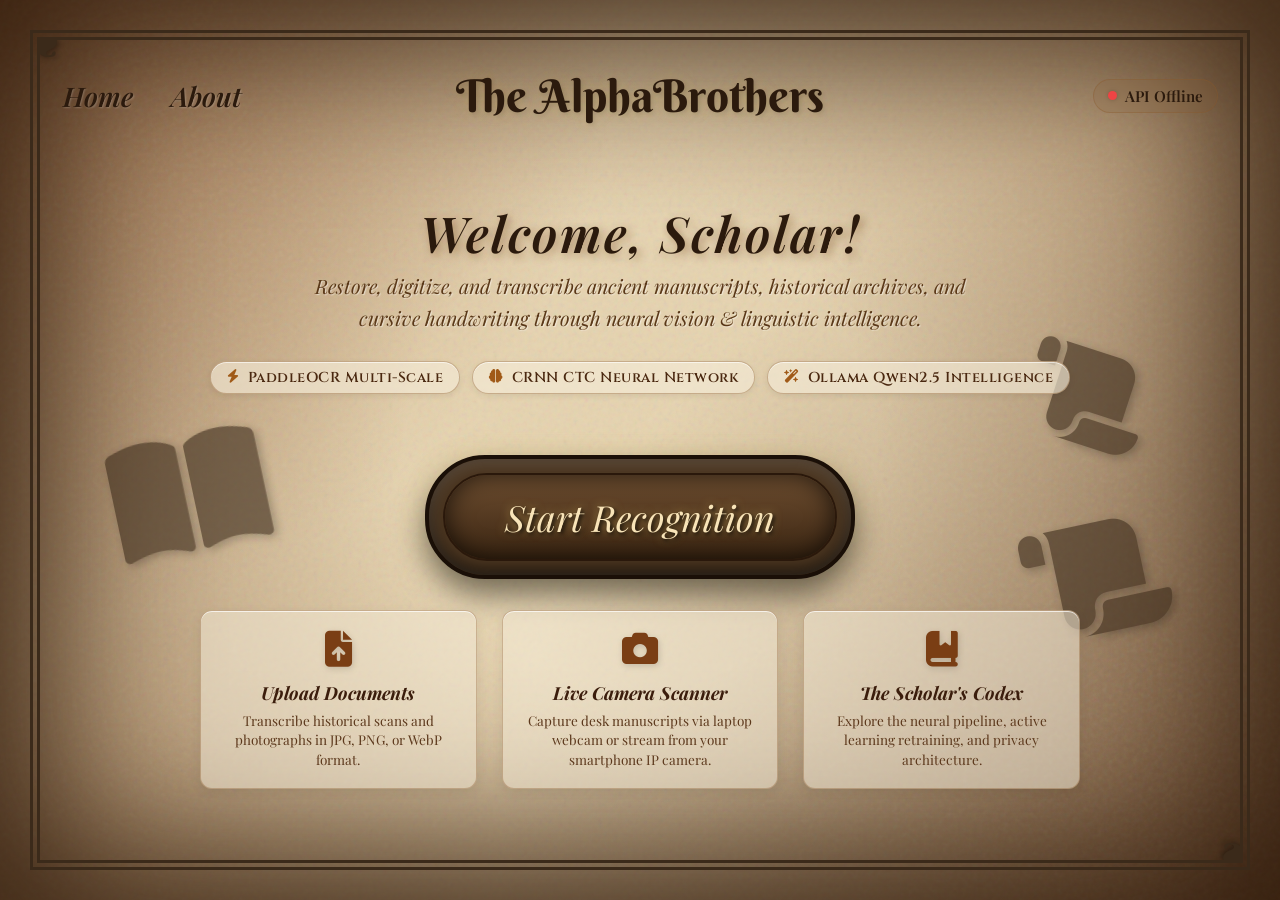
==== commit b287630e: "feat: add Hugging Face Spaces Dockerfile, vercel.json, and dynamic API selector" ====
--- a/frontend/index.html
+++ b/frontend/index.html
@@ -38,8 +38,10 @@
                         <a href="javascript:void(0)" class="nav-about" onclick="navigate('about')">About</a>
                     </nav>
                     <div class="logo">The AlphaBrothers</div>
-                    <!-- Empty div for grid alignment -->
-                    <div></div>
+                    <div class="header-api-btn" onclick="promptBackendUrl()" title="Click to view or change Backend API URL">
+                        <span id="apiStatusDot" class="status-dot"></span>
+                        <span id="apiStatusLabel">API Server</span>
+                    </div>
                 </header>
 
                 <!-- Main Content Area -->
--- a/frontend/style.css
+++ b/frontend/style.css
@@ -189,6 +189,43 @@
     text-align: center;
     text-shadow: 2px 2px 4px rgba(0,0,0,0.1), 0 0 15px rgba(212, 175, 55, 0.2);
 }
+
+.header-api-btn {
+    justify-self: end;
+    display: inline-flex;
+    align-items: center;
+    gap: 8px;
+    padding: 6px 14px;
+    background: rgba(139, 90, 43, 0.12);
+    border: 1px solid rgba(139, 90, 43, 0.35);
+    border-radius: 20px;
+    font-family: 'Playfair Display', serif;
+    font-size: 0.95rem;
+    font-weight: 600;
+    color: var(--text-ink);
+    cursor: pointer;
+    transition: all 0.25s ease;
+    backdrop-filter: blur(4px);
+    user-select: none;
+    z-index: 10;
+}
+
+.header-api-btn:hover {
+    background: rgba(139, 90, 43, 0.22);
+    box-shadow: 0 2px 8px rgba(139, 90, 43, 0.2);
+    transform: translateY(-1px);
+}
+
+.status-dot {
+    width: 9px;
+    height: 9px;
+    border-radius: 50%;
+    background: #9ca3af;
+    display: inline-block;
+    transition: background 0.3s ease;
+    box-shadow: 0 0 4px rgba(0,0,0,0.2);
+}
+
 
 
 /* =========================================
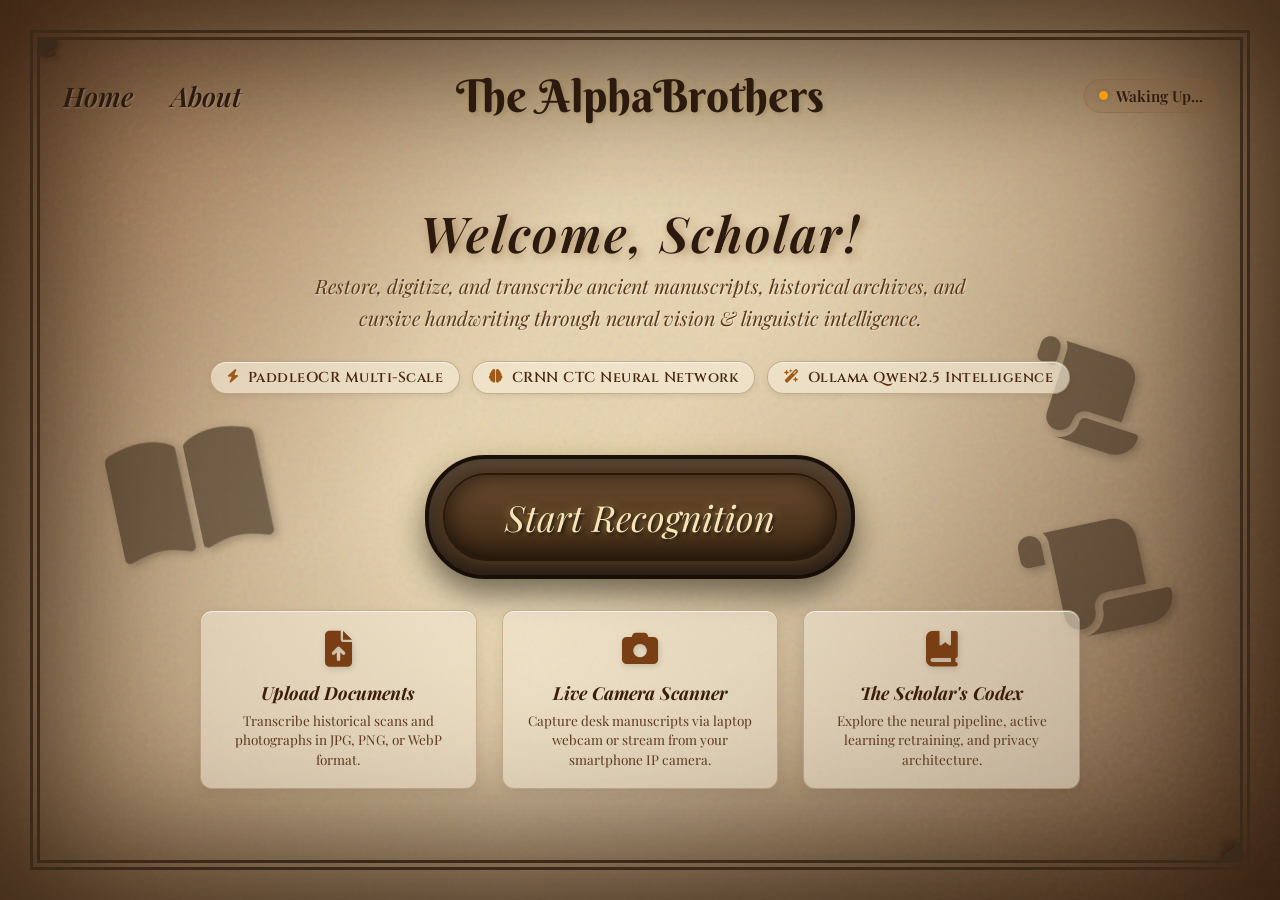
==== commit 96cfce88: "fix: resolve CORS, 10 bugs — error handling, status codes, drag-drop, favicon, SEO - CORS: explicit " ====
--- a/frontend/index.html
+++ b/frontend/index.html
@@ -4,7 +4,9 @@
 <head>
     <meta charset="UTF-8">
     <meta name="viewport" content="width=device-width, initial-scale=1.0">
-    <title>The AlphaBros WebPage</title>
+    <meta name="description" content="Digitize old documents, historical manuscripts, and cursive handwriting using neural vision OCR and AI-powered text correction. Upload, scan, and transcribe with The AlphaBrothers.">
+    <title>Old Document Digitizer — The AlphaBrothers</title>
+    <link rel="icon" href="data:image/svg+xml,<svg xmlns='http://www.w3.org/2000/svg' viewBox='0 0 100 100'><text y='.9em' font-size='90'>📜</text></svg>">
 
     <!-- Google Fonts -->
     <link rel="preconnect" href="https://fonts.googleapis.com">
--- a/frontend/style.css
+++ b/frontend/style.css
@@ -22,8 +22,8 @@
     cursor: default;
 }
 
-/* Re-enable text selection only inside actual input fields */
-input, textarea, [contenteditable] {
+/* Re-enable text selection only inside actual input fields and result text */
+input, textarea, [contenteditable], .result-text {
     user-select: text;
     -webkit-user-select: text;
     cursor: text;
@@ -738,6 +738,14 @@
     border-color: #8b4513;
 }
 
+.upload-dropzone.drag-over {
+    background: rgba(248, 228, 184, 0.85);
+    border-color: #d4a017;
+    box-shadow:
+        inset 0 0 25px rgba(212, 160, 23, 0.3),
+        0 0 15px rgba(212, 160, 23, 0.4);
+}
+
 .dropzone-inner {
     width: 100%;
     height: 100%;
